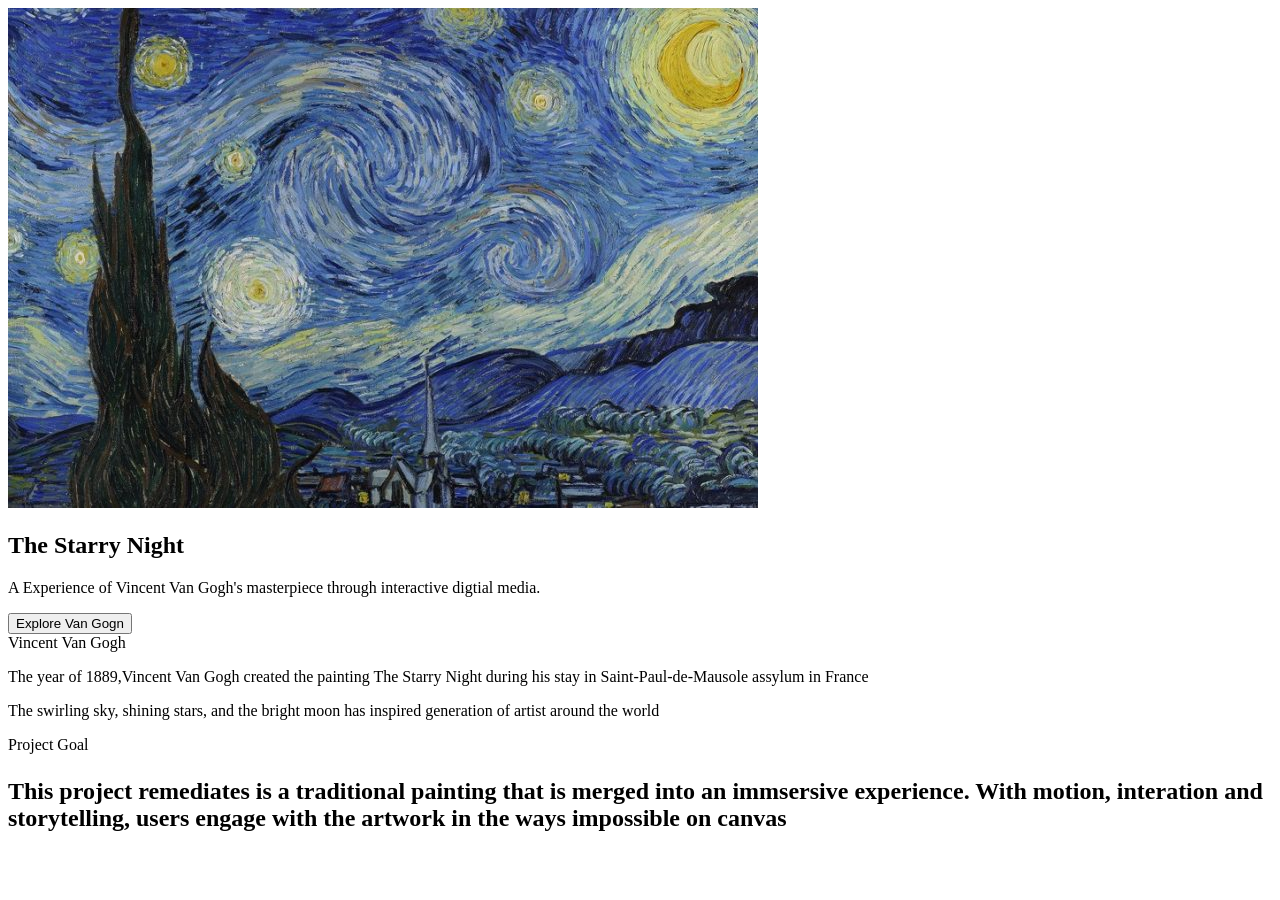
==== index.html @ 3eefdd14 "Rename Art.html to index.html" ====
<!Doctype html>
<html lang=en">
<head>
    <meta charset="UTF-8">
    <meta name="viewpoint" content="width=device-width, initial-scale=1.0>
    <title>The Starry Night<title>
        <link rel = "stylesheet" href=Art.styles.css">
         <img src="starry-night.jpg" alt="Starry Night">
        <body>
            <div class="background"></div>
            <section class="hero">
                <h1> The Starry Night</h1>
                <p>
                    A Experience of Vincent Van Gogh's masterpiece
                    through interactive digtial media.
                </p>
                <button id = "quoteBtn">
                    Explore Van Gogn
                </botton>
                <div id ="quoteBox"></div>
            </section>
            <section class ="story"
            <h2> Vincent Van Gogh </h2>
            <p>
                The year of 1889,Vincent Van Gogh
                created the painting The Starry Night
                during his stay in Saint-Paul-de-Mausole
                assylum in France 
            </p>
            <p>
                The swirling sky, shining stars,
                and the bright moon has inspired
                generation of artist around the 
                world
            </p>
        </section>
        <section class="goal"
        <h2>Project Goal<h2>
            <p>
                This project remediates is a traditional 
                painting that is merged into an immsersive
                experience. With motion, interation and 
                storytelling, users engage with the 
                artwork in the ways impossible on canvas
            </p>
        </section>
        <script src="Art.script.js"></script>
    </body>
    </html>
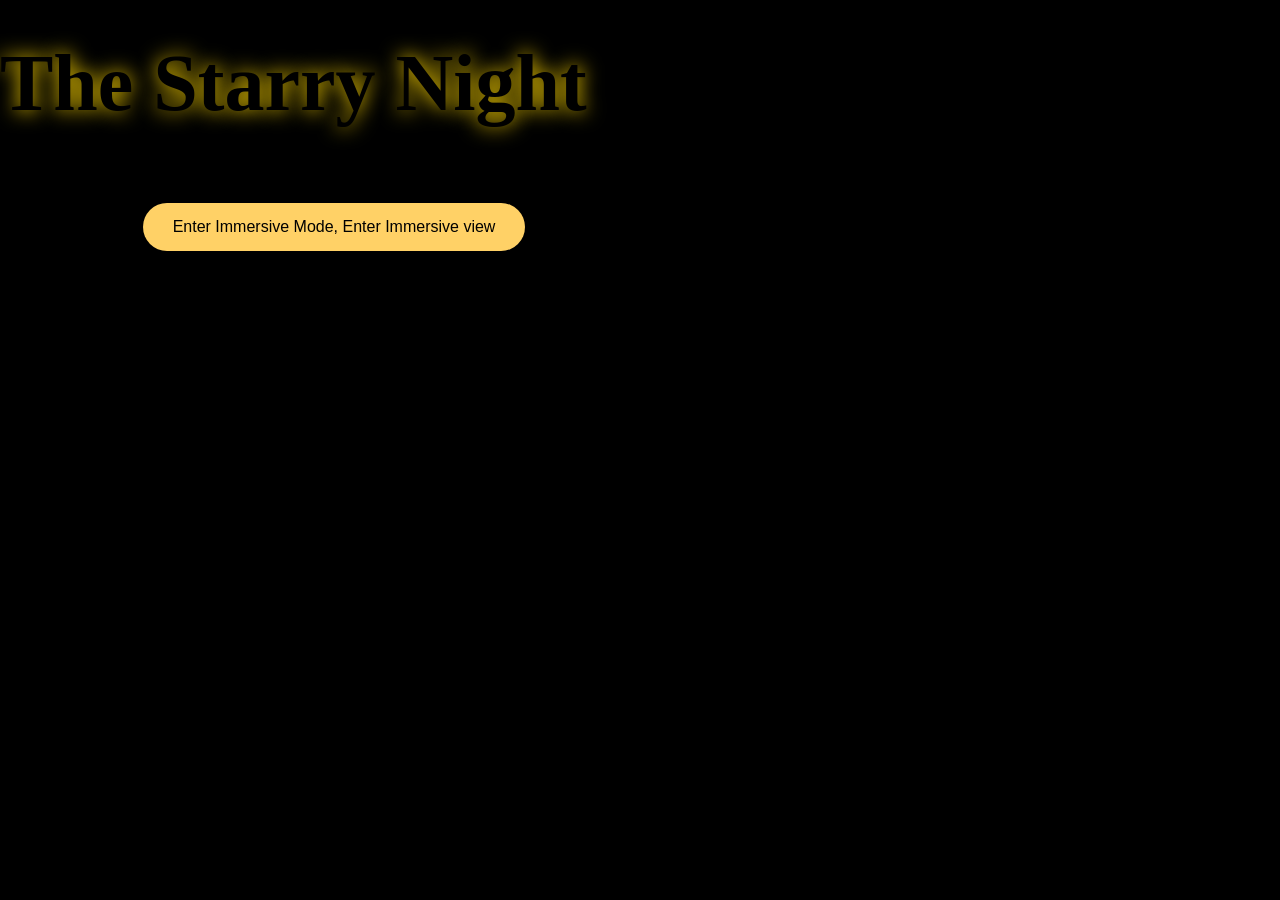
==== commit af92a0b7: "Refactor index.html for clarity and accessibility Updated HTML structure and content for better clar" ====
--- a/index.html
+++ b/index.html
@@ -1,53 +1,55 @@
 <!Doctype html>
-<html lang=en">
+<html lang="en">
 <head>
     <meta charset="UTF-8">
-    <meta name="viewpoint" content="width=device-width, initial-scale=1.0>
-    <title>The Starry Night<title>
-        <link rel = "stylesheet" href=Art.styles.css">
-         <img src="starry-night.jpg" alt="Starry Night">
-        <body>
-            <div class="background"></div>
-            <section class="hero">
-                <h1> The Starry Night</h1>
-                <p>
-                    A Experience of Vincent Van Gogh's masterpiece
-                    through interactive digtial media.
-                </p>
-                <button id = "quoteBtn">
-                    Explore Van Gogn
-                </botton>
-                <div id ="quoteBox"></div>
-            </section>
-            <section class ="story"
-            <h2> Vincent Van Gogh </h2>
-            <p>
-                The year of 1889,Vincent Van Gogh
-                created the painting The Starry Night
-                during his stay in Saint-Paul-de-Mausole
-                assylum in France 
-            </p>
-            <p>
-                The swirling sky, shining stars,
-                and the bright moon has inspired
-                generation of artist around the 
-                world
-            </p>
-        </section>
-        <section class="goal"
-        <h2>Project Goal<h2>
-            <p>
-                This project remediates is a traditional 
-                painting that is merged into an immsersive
-                experience. With motion, interation and 
-                storytelling, users engage with the 
-                artwork in the ways impossible on canvas
-            </p>
-        </section>
-        <script src="Art.script.js"></script>
+    <meta name="viewpoint" content="width=device-width, initial-scale=1.0">
+    <meta name="theme-color""#101522">
+    <title>The Starry Night - An Immersive art experience </title>
+        <link rel="stylesheet" href="Art.styles.css">
+</head>
+<body>
+     <div class="background" aria-hidden="true"></div>
+     <div class="star-field" aria-hidden="true"></div>
+
+  <main>   
+     <section class="hero" aria-labelledby="page-title"
+        <p class="eyebrow">Vincent Van Gogh-1889</p>
+        <h1 id="page-title"> The Starry Night</h1>
+        <p class="intro">Step into a night that never sleeps through digital media.</p>
+        <div class="hero-actions"
+        <a class="button-button-primary" href="#story">
+            Explore the painting<span aria-hidden="true">↓</span>
+        </a>
+        <button class="button-button-quiet" id="immersiveBtn" type="button">
+            Enter Immersive Mode, Enter Immersive view<span aria-hidden="true"
+        </button>
+    </div>
+    <p class="interaction-hint">Move your cursor and watch the night shift</p>
+</section>
+
+<section class="story content-panel" id="story" aria-labelledby="story-title">
+    <p class="eyebrow">A night in saint-Rémy</p>
+    <h2 id="story-title">A sky alive with movement</h2>
+    <p>
+    It was painted in 1889, while Van Gogh was in an asylum in Saint-Rémy-de-Provence, France. The painting depicts the view from the east-facing window of his asylum room at night, although it was painted from memory during the day. It has been in the permanent collection of the Museum of Modern Art in New York City since 1941, acquired through the Lillie P. Bliss Bequest. The Starry Night is regarded as among Van Gogh's finest works and is one of the most recognized monuments in the history of Western culture. <em> The Starry Night </em> Transforms the view from Van Gogh's window into a swirling, dreaming vision of the night sky, framed by the quiet village below and the dark, rolling hills above,
+
+    </p>
+    <p>
+        The bright crescent moon and the stars are depicted with halos of light, and the sky is alive with whirling clouds, stars ablaze with their own light, and a bright crescent moon. The painting has been interpreted as a depiction of Van Gogh's turbulent quest for serve and serenity, and as a reflection of his interest into the purpose of capturing the spiritual in nature's beauty. The painting is often seen as a reflection of Van Gogh's inner turmoil and his struggle with mental struggles, but yet created beauty out of that. The Starry Night is a great sense of his creativity
+        </p>
+        <details class="art-details">
+            <summary>Artistic Techniques</summary>
+            <p>Van Gogh used bold, expressive brushstrokes to create the dynamic movement in the sky. The swirling patterns and vibrant colors convey a sense of energy and emotion.</p>
+            <em>The Starry Night</em> the painting shows Van Gogh's unigue creactive ability, his work is displayed in the collection muesem of modern art New York
+        </P>
+    </details>
+    </section>
+
+
+    </main>
+
+    <footer class="footer">An Invitation to Experience the Starry Night</footer>
+    <script src="Art.script.js"></script>
     </body>
     </html>
 
-
-
-
--- a/Art.styles.css
+++ b/Art.styles.css
@@ -0,0 +1,112 @@
+*{
+    margin:0;
+    padding;
+    box-sizing:border-box;
+
+}
+body{
+ font-family:Georgia, serif
+ color: white
+ overflow-x: hidden;
+ background: black
+
+}
+background{
+ position:fixed;
+ width:100%
+ height:100%
+ top:0;
+ left:0;
+ background-image:url("starry.night.jpg");
+ background-size:cover;
+ background-position:center;
+ z-index:-2;
+ animation:zoomSlow 40s infinite alternate;
+
+}
+.background::after{
+    content''''';
+    position:absolute
+    inset:0;
+    background:rgba(0,0,0,45);
+
+}
+@keyframe zoomslow{
+from{
+    transform:scale(1);
+}
+
+to}
+ transform:scale(1.15);
+ }
+}
+.hero{
+    height:100vh;
+    display:flex;
+    flex-direction:column;
+    justify-content:center;
+    align-items:center;
+    padding:30px;
+
+} 
+.hero h1{
+    font-size:5rem;
+    text-shadow: 0 0 20px gold;
+
+}
+.hero p{
+  max-width:700px;
+  margin-top:20px;
+  font-size:1.3rem;
+}
+button{
+  margin-top:30px;
+  padding:15px 30px;
+  border:none;
+  border-radius:30px;
+  background:#ffd166;
+  cursor:pointer;
+  font-size:1rem;
+}
+botton:hover{
+    transform:scale(1.1);
+}
+.story,
+.goal{
+    padding:122px 10%
+    background:rgba(0,0,30,75);
+}
+.story h2
+.goal h2
+  margin-bottom:20px;
+  font-size:3rem;
+}
+.story p,
+.goal p{
+    font-size:1.2rem;
+    line-height:1.9;
+
+}
+.star{
+    postion:fixed;
+    Background:white;
+    border-radius:51%
+    pointer-event:none;
+    animation:twinkle infinite
+}
+@keyframes twinkle{
+  50%{
+    opacity:.3;
+    transform scale:(1.9);
+
+  }
+  #quoteBox{
+    margin-box:20px;
+    color:#ffd166;
+    max-width:600px;
+    font-style:italic;
+    font-size:1.3rem;
+  }
+
+}
+
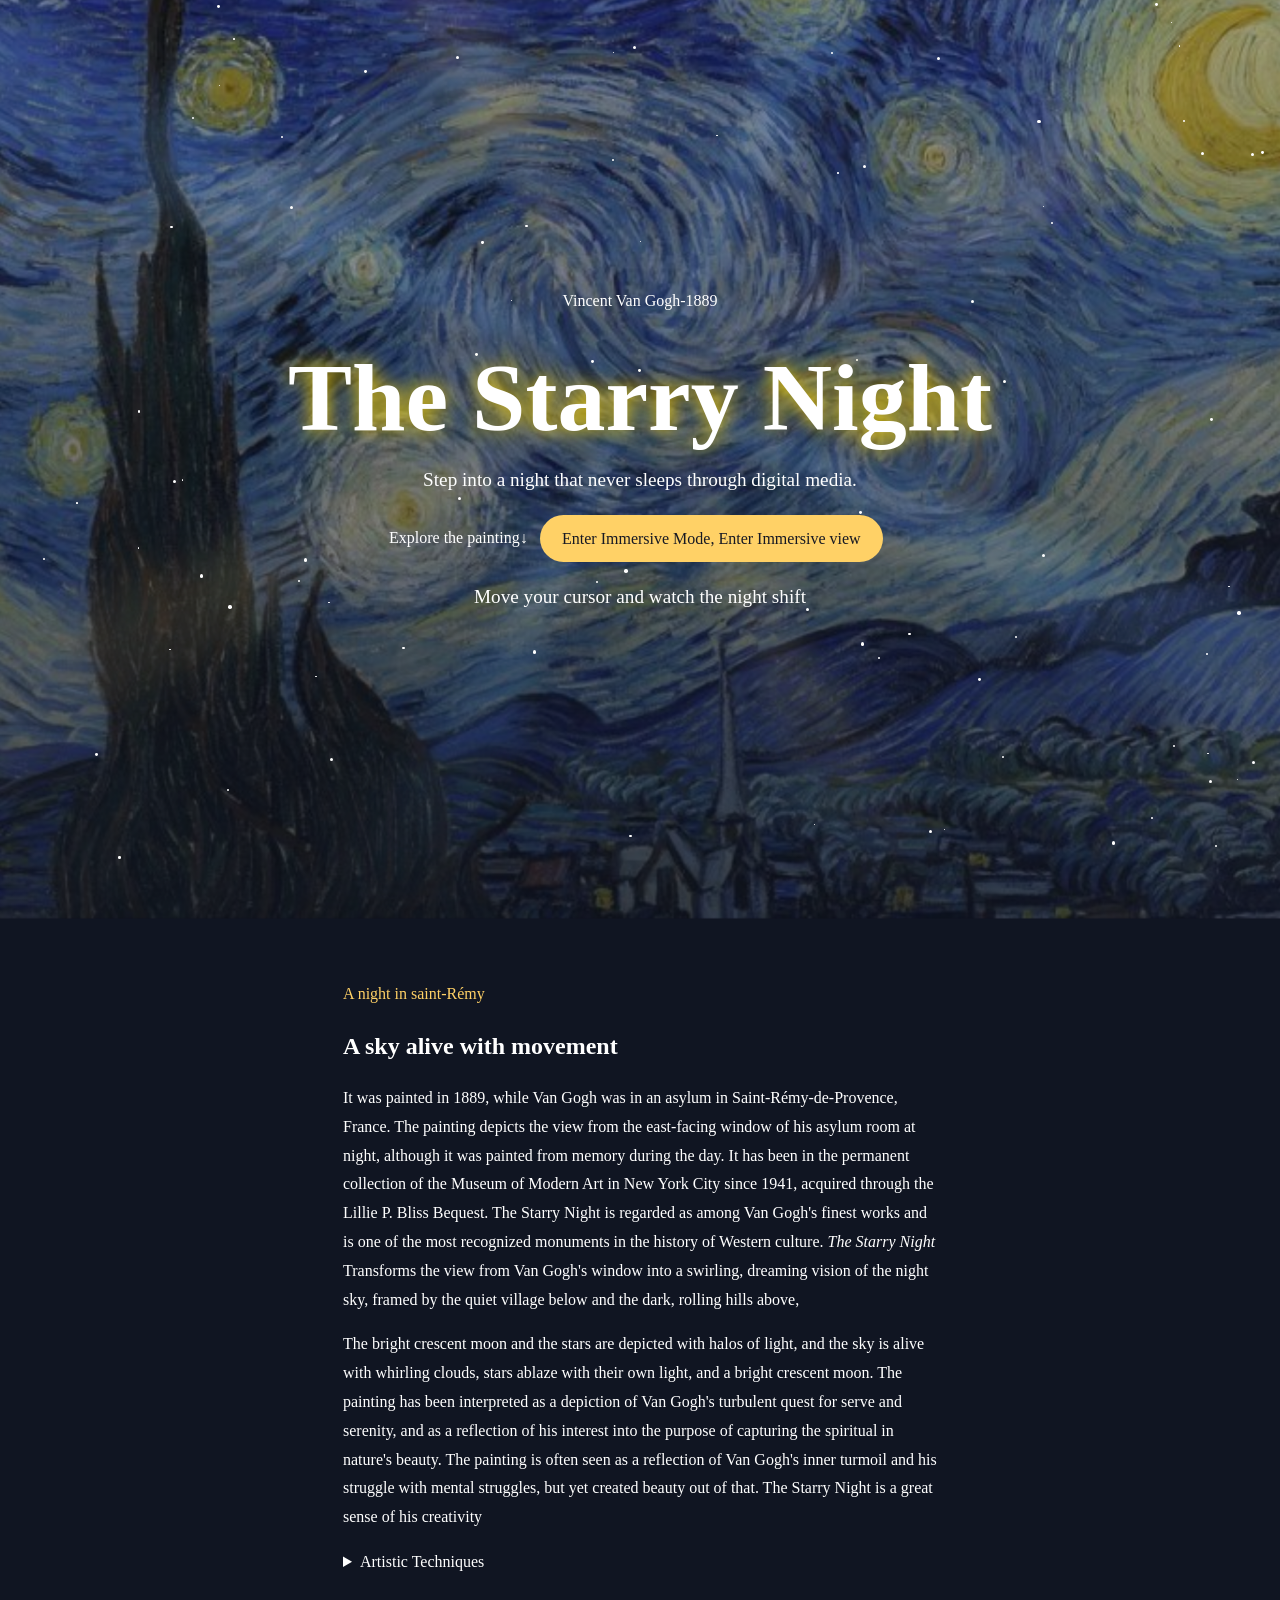
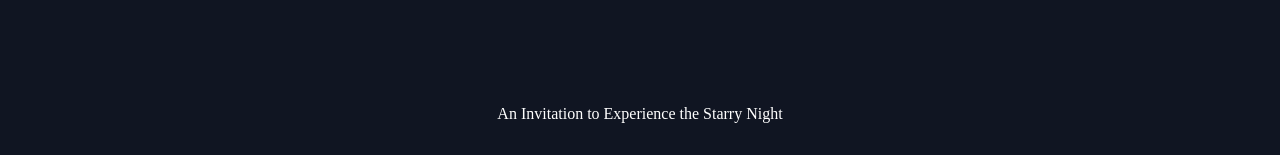
==== commit c1ffaa8a: "Fix stylesheet link case sensitivity" ====
--- a/index.html
+++ b/index.html
@@ -5,7 +5,7 @@
     <meta name="viewpoint" content="width=device-width, initial-scale=1.0">
     <meta name="theme-color""#101522">
     <title>The Starry Night - An Immersive art experience </title>
-        <link rel="stylesheet" href="Art.styles.css">
+        <link rel="stylesheet" href="art.styles.css">
 </head>
 <body>
      <div class="background" aria-hidden="true"></div>
--- a/art.styles.css
+++ b/art.styles.css
@@ -0,0 +1,93 @@
+* { box-sizing: border-box; margin: 0; }
+
+body {
+   position: relative;
+   isolation: isolate;
+   min-height: 100vh;
+   overflow-x: hidden;
+   background: #101522;
+   color: white;
+   font-family: Georgia, serif;
+}   
+
+
+  .background {
+     position: fixed;
+     inset: 0;
+     z-index: -1;
+     background: linear-gradient(#10152255, #101522aa), url("starry-night.jpg")center / cover;
+     transform: translate(var(--pointer-x, 0), var(--pointer-y, 0)) scale(1.04);
+     transition: transform 500ms ease;
+}
+
+.star-field {position: fixed; inset:0; pointer-events: none;}
+.star { position: absolute; border-radius: 50%; background: white; animation: twinkle 2s infinite alternate;}
+main {position: relative; z-index: 1;}
+
+.hero {
+  min-height: 100vh;
+  display: flex;
+  flex-direction: column;
+  justify-content: center;
+  align-items: center;
+  gap: 1rem;
+  padding: 2rem;
+  text-align: center;
+}
+
+.eyebrow { color: #ffd166; }
+.hero h1 { font-size: clamp(3rem,9vw, 6rem); text-shadow: 0 0 20px gold; }
+.hero p { max-width: 700px; font-size: 1.2rem; }
+
+.button-button-primary,.button-button-quiet{
+    margin: .5rem;
+    padding:.9rem 1.4rem;
+    border: 0;
+    border-radius: 2rem;
+    background: #ffd166;
+    color: #171923;
+    font: inherit;
+    text-decoration: none;
+    cursor: pointer;
+
+}
+
+.story{
+  max-width: 850px;
+  margin: 2rem auto;
+  padding: 3rem 10%;
+  border-radius: 1rem;
+  line-height: 1.8;
+}
+.story h2, .story p, .art-details{ margin-bottom: 1rem;}
+.footer {padding: 2rem; text-align: center;}
+@keyframes twinkle { to{opacity:.35; }}
+@media (max-width:600px) {.story{margin: 1rem; padding: 2rem}}
+
+.background::after {
+  content: "";
+  position: absolute;
+  inset: -20%;
+  pointer-events: none;
+  opacity: .45;
+  mix-blend-mode: screen;
+  filter: blur(8px);
+  background: repeating-conic-gradient(
+    from 0deg at 50% 45%,
+    transparent 0deg 18deg,
+    rgb(100 170 255 / 35%) 22deg 28deg,
+    transparent 34deg 55deg,
+    rgb(255 205 100 / 25%) 60deg 65deg,
+    transparent 72deg 90deg
+  );
+  mask-image: linear-gradient(to bottom, black 5%, black 60%, transparent 85%);
+  animation: sky-swirl 12s linear infinite;
+}
+
+@keyframes sky-swirl {
+  to { transform: rotate(360deg); }
+}
+
+
+
+
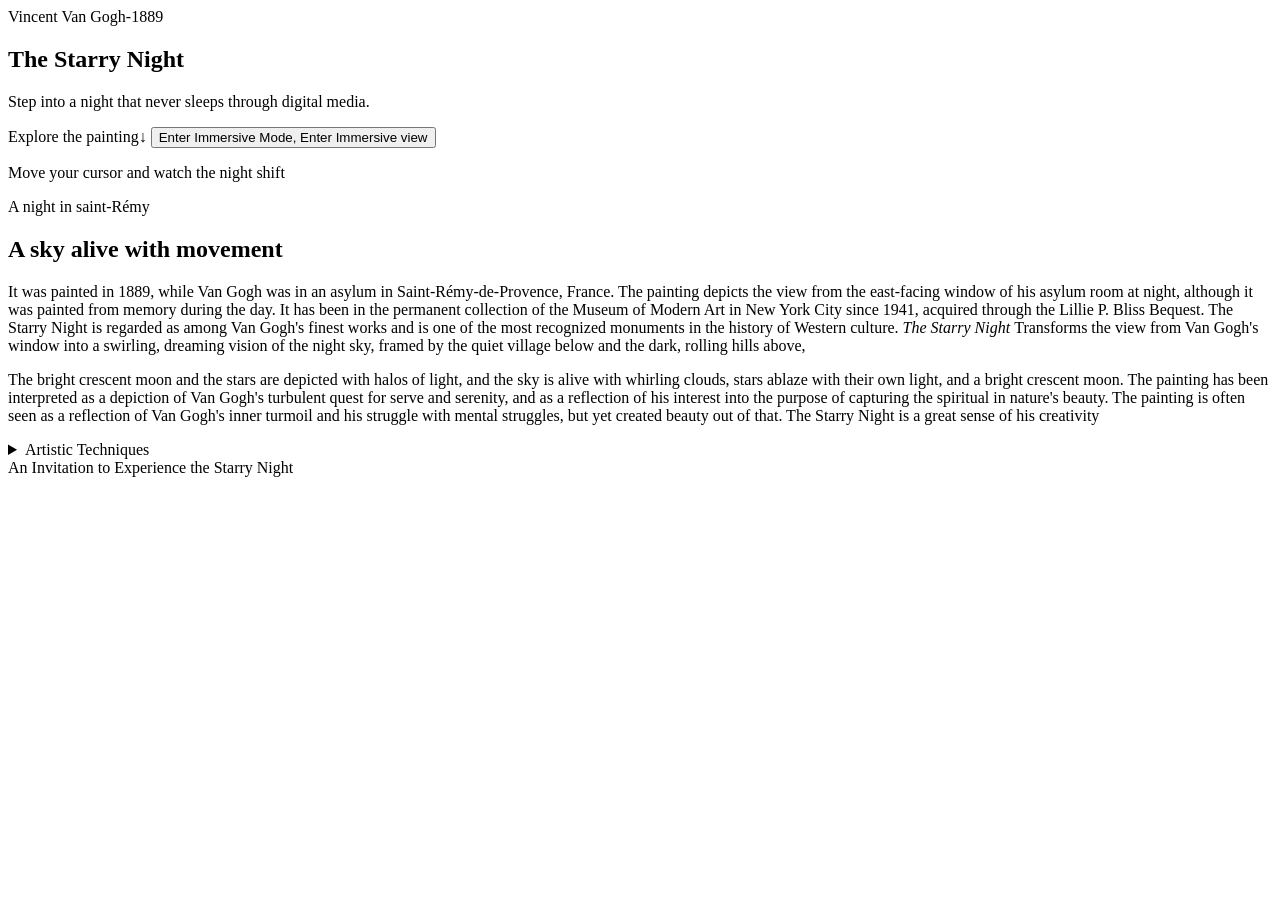
==== commit fb7f2dff: "Remove duplicate link tag in index.html Fixed duplicate link tag in the head section." ====
--- a/index.html
+++ b/index.html
@@ -5,7 +5,7 @@
     <meta name="viewpoint" content="width=device-width, initial-scale=1.0">
     <meta name="theme-color""#101522">
     <title>The Starry Night - An Immersive art experience </title>
-        <link rel="stylesheet" href="art.styles.css">
+        <link rel="<link rel="stylesheet" href="art.styles.css">
 </head>
 <body>
      <div class="background" aria-hidden="true"></div>
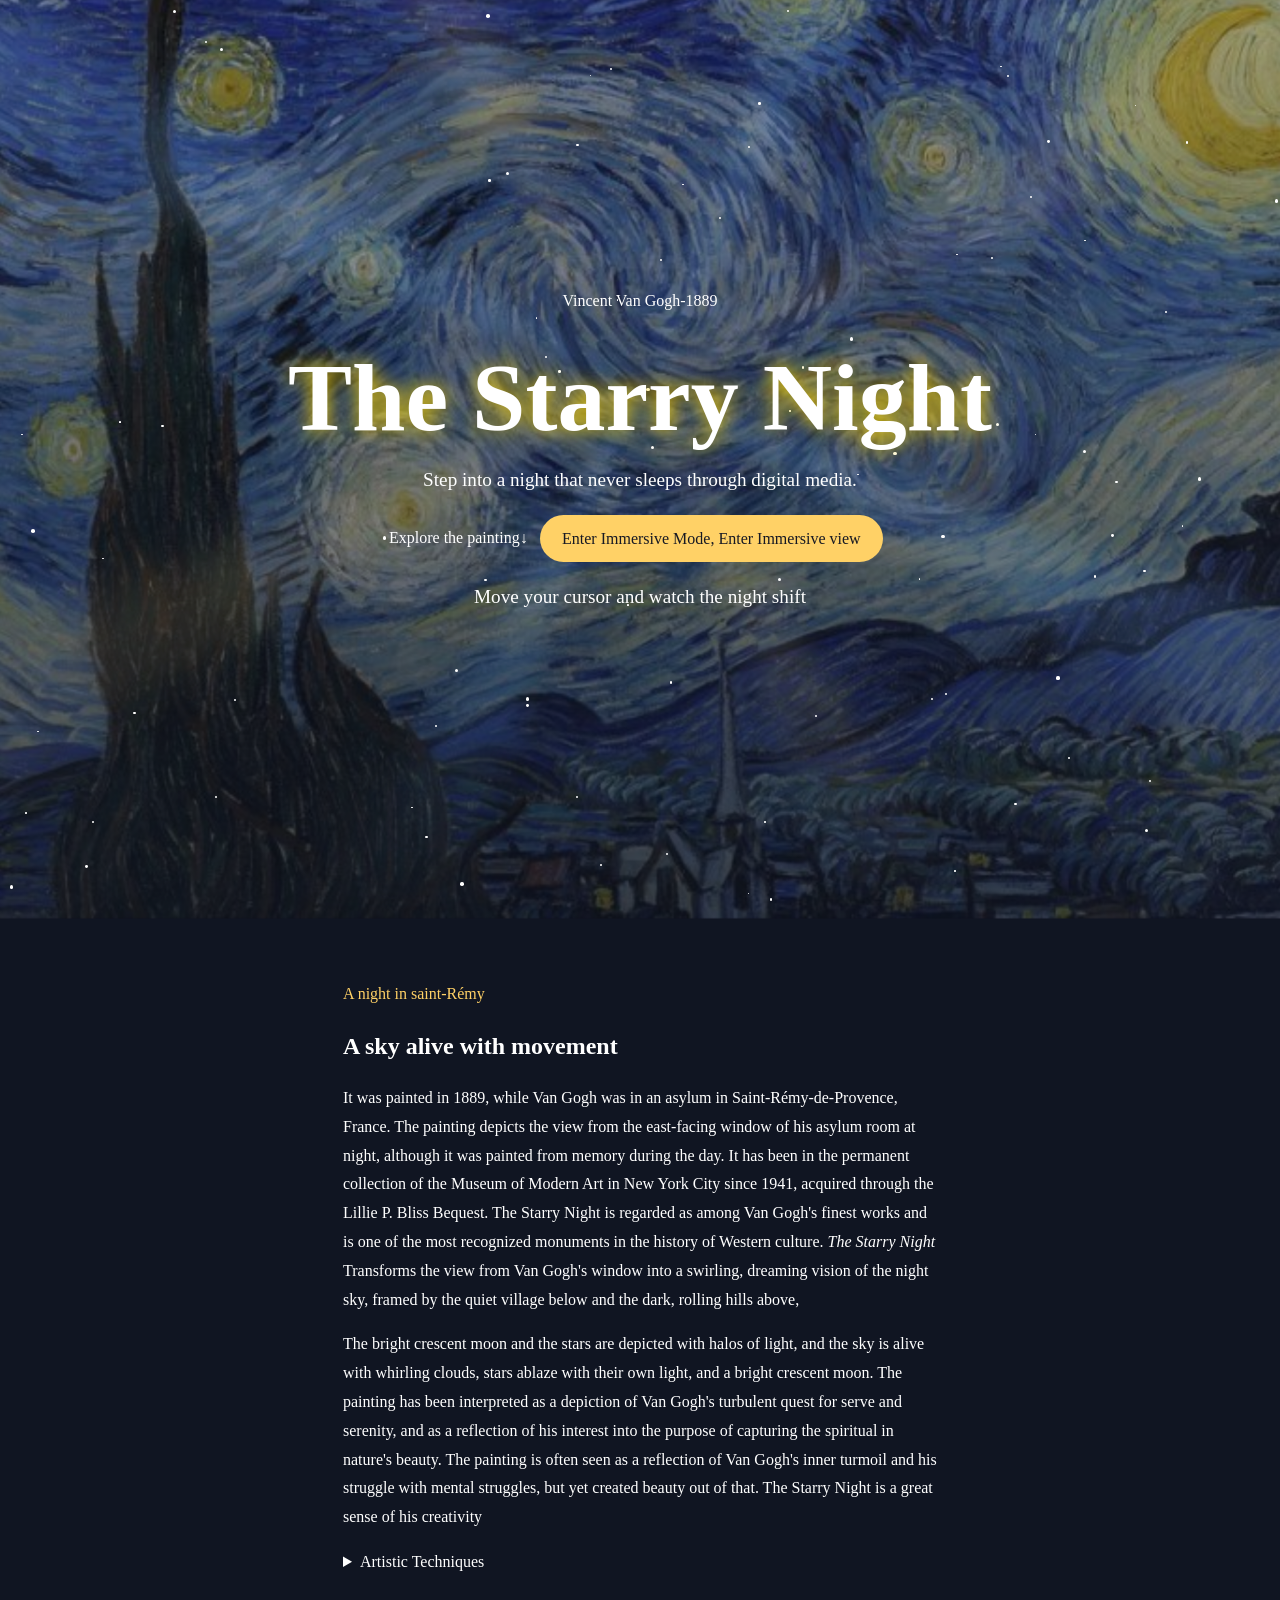
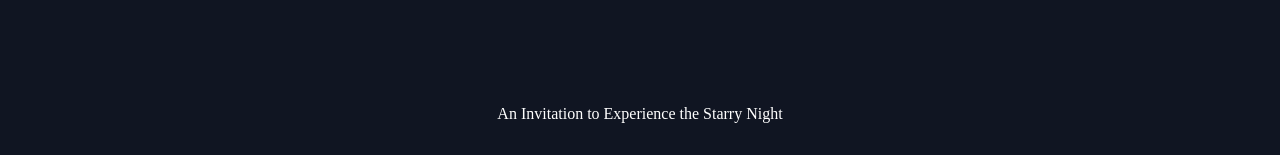
==== commit f7aa8932: "Fix duplicate link tag in index.html" ====
--- a/index.html
+++ b/index.html
@@ -5,7 +5,7 @@
     <meta name="viewpoint" content="width=device-width, initial-scale=1.0">
     <meta name="theme-color""#101522">
     <title>The Starry Night - An Immersive art experience </title>
-        <link rel="<link rel="stylesheet" href="art.styles.css">
+        <link rel="stylesheet" href="art.styles.css">
 </head>
 <body>
      <div class="background" aria-hidden="true"></div>
